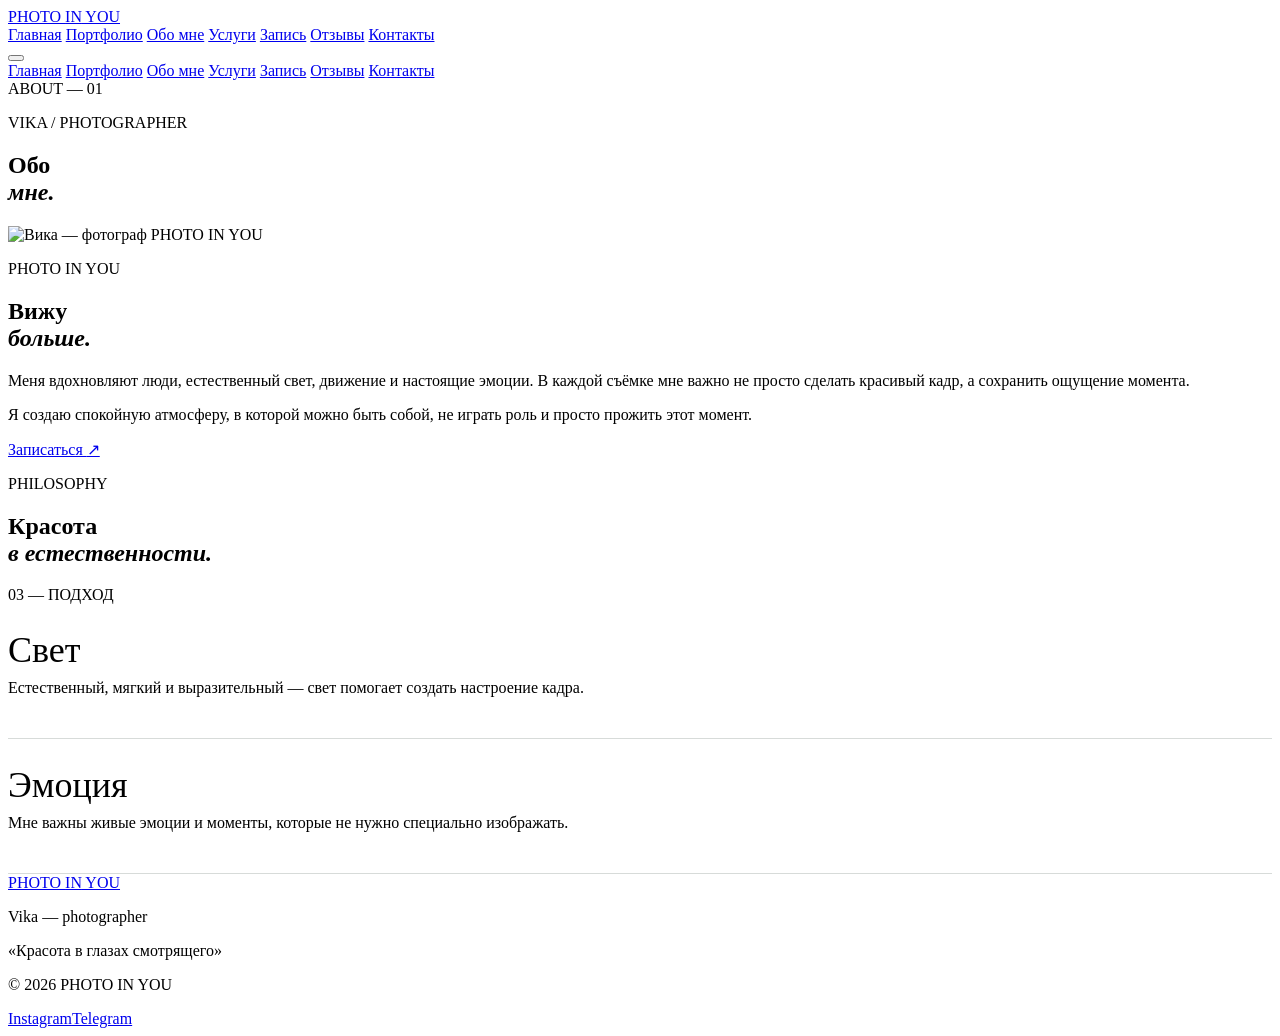
==== about.html @ b49251e8 "Add files via upload" ====
<!DOCTYPE html>
<html lang="ru">
<head>
<meta charset="UTF-8">
<meta name="viewport" content="width=device-width, initial-scale=1.0">
<meta name="description" content="Обо мне — PHOTO IN YOU, Vika photographer.">
<meta name="theme-color" content="#26382f">
<meta property="og:title" content="Обо мне — PHOTO IN YOU">
<meta property="og:description" content="Красота в глазах смотрящего.">
<meta property="og:type" content="website">
<title>Обо мне — PHOTO IN YOU</title>
<link rel="stylesheet" href="css/style.css">
</head>
<body>
<header class="header solid">
<a href="index.html" class="logo">PHOTO <span>IN</span> YOU</a>
<nav class="navigation"><a href="index.html" class="">Главная</a>
<a href="portfolio.html" class="">Портфолио</a>
<a href="about.html" class="active">Обо мне</a>
<a href="services.html" class="">Услуги</a>
<a href="booking.html" class="">Запись</a>
<a href="reviews.html" class="">Отзывы</a>
<a href="contacts.html" class="">Контакты</a></nav>
<button class="menu-button" id="menuButton" aria-label="Открыть меню" aria-expanded="false"><span></span><span></span></button>
</header>
<div class="mobile-menu" id="mobileMenu"><nav><a href="index.html">Главная</a>
<a href="portfolio.html">Портфолио</a>
<a href="about.html">Обо мне</a>
<a href="services.html">Услуги</a>
<a href="booking.html">Запись</a>
<a href="reviews.html">Отзывы</a>
<a href="contacts.html">Контакты</a></nav></div>

<main>
<section class="section page-intro"><div class="section-number">ABOUT — 01</div><p class="small-title">VIKA / PHOTOGRAPHER</p><h1 class="page-title">Обо<br><i>мне.</i></h1></section>
<section class="section"><div class="about-grid"><div class="about-photo-wrapper"><img src="images/about/vika.jpg" alt="Вика — фотограф PHOTO IN YOU" class="about-photo-real"></div><div class="about-text"><p class="small-title">PHOTO IN YOU</p><h2>Вижу<br><i>больше.</i></h2><p>Меня вдохновляют люди, естественный свет, движение и настоящие эмоции. В каждой съёмке мне важно не просто сделать красивый кадр, а сохранить ощущение момента.</p><p>Я создаю спокойную атмосферу, в которой можно быть собой, не играть роль и просто прожить этот момент.</p><a href="booking.html" class="button">Записаться <span>↗</span></a></div></div></section>
<section class="quote"><p class="small-title">PHILOSOPHY</p><h2>Красота<br><i>в естественности.</i></h2></section>
<section class="section"><div class="section-number">03 — ПОДХОД</div><div class="direction-list"><div style="padding:25px 0;border-bottom:1px solid rgba(38,56,47,.18)"><strong style="font-family:var(--serif);font-size:36px;font-weight:400">Свет</strong><p style="color:var(--gray);max-width:600px;margin-top:8px">Естественный, мягкий и выразительный — свет помогает создать настроение кадра.</p></div><div style="padding:25px 0;border-bottom:1px solid rgba(38,56,47,.18)"><strong style="font-family:var(--serif);font-size:36px;font-weight:400">Эмоция</strong><p style="color:var(--gray);max-width:600px;margin-top:8px">Мне важны живые эмоции и моменты, которые не нужно специально изображать.</p></div></div></section>
</main>

<footer class="footer">
<div><a href="index.html" class="logo">PHOTO <span>IN</span> YOU</a><p>Vika — photographer</p></div>
<div><p>«Красота в глазах смотрящего»</p><p>© 2026 PHOTO IN YOU</p></div>
<div class="footer-links"><a href="https://instagram.com/photo.in.you" target="_blank" rel="noopener">Instagram</a><a href="https://t.me/Vikysa348" target="_blank" rel="noopener">Telegram</a></div>
</footer>
<script src="js/main.js"></script>
</body>
</html>
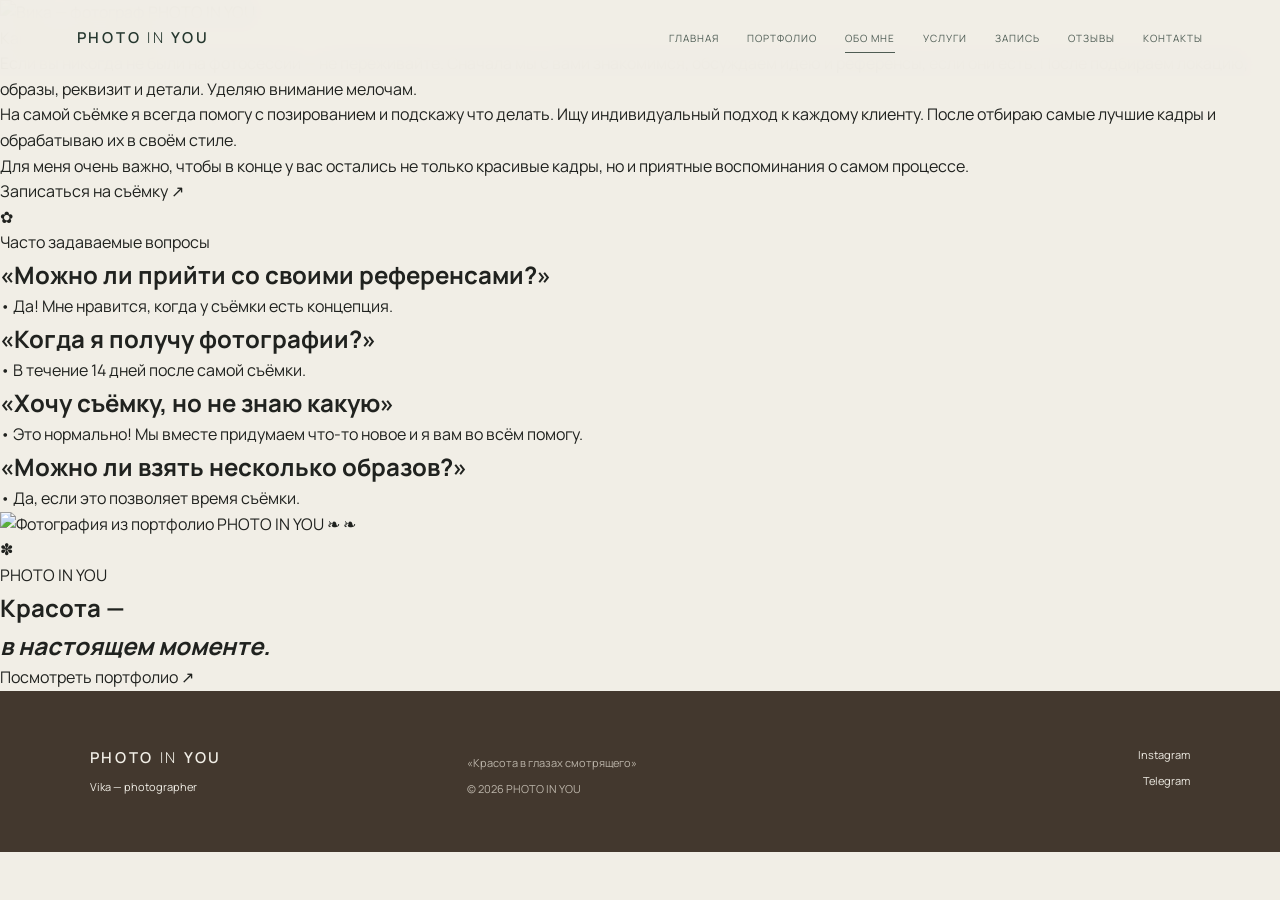
==== commit d24b4c89: "Update" ====
--- a/about.html
+++ b/about.html
@@ -4,45 +4,124 @@
 <meta charset="UTF-8">
 <meta name="viewport" content="width=device-width, initial-scale=1.0">
 <meta name="description" content="Обо мне — PHOTO IN YOU, Vika photographer.">
-<meta name="theme-color" content="#26382f">
+<meta name="theme-color" content="#294f2b">
 <meta property="og:title" content="Обо мне — PHOTO IN YOU">
 <meta property="og:description" content="Красота в глазах смотрящего.">
 <meta property="og:type" content="website">
 <title>Обо мне — PHOTO IN YOU</title>
 <link rel="stylesheet" href="css/style.css">
 </head>
-<body>
+<body class="about-page">
+
 <header class="header solid">
-<a href="index.html" class="logo">PHOTO <span>IN</span> YOU</a>
-<nav class="navigation"><a href="index.html" class="">Главная</a>
-<a href="portfolio.html" class="">Портфолио</a>
-<a href="about.html" class="active">Обо мне</a>
-<a href="services.html" class="">Услуги</a>
-<a href="booking.html" class="">Запись</a>
-<a href="reviews.html" class="">Отзывы</a>
-<a href="contacts.html" class="">Контакты</a></nav>
-<button class="menu-button" id="menuButton" aria-label="Открыть меню" aria-expanded="false"><span></span><span></span></button>
+    <a href="index.html" class="logo">PHOTO <span>IN</span> YOU</a>
+    <nav class="navigation">
+        <a href="index.html">Главная</a>
+        <a href="portfolio.html">Портфолио</a>
+        <a href="about.html" class="active">Обо мне</a>
+        <a href="services.html">Услуги</a>
+        <a href="booking.html">Запись</a>
+        <a href="reviews.html">Отзывы</a>
+        <a href="contacts.html">Контакты</a>
+    </nav>
+    <button class="menu-button" id="menuButton" aria-label="Открыть меню" aria-expanded="false">
+        <span></span><span></span>
+    </button>
 </header>
-<div class="mobile-menu" id="mobileMenu"><nav><a href="index.html">Главная</a>
-<a href="portfolio.html">Портфолио</a>
-<a href="about.html">Обо мне</a>
-<a href="services.html">Услуги</a>
-<a href="booking.html">Запись</a>
-<a href="reviews.html">Отзывы</a>
-<a href="contacts.html">Контакты</a></nav></div>
+
+<div class="mobile-menu" id="mobileMenu">
+    <nav>
+        <a href="index.html">Главная</a>
+        <a href="portfolio.html">Портфолио</a>
+        <a href="about.html">Обо мне</a>
+        <a href="services.html">Услуги</a>
+        <a href="booking.html">Запись</a>
+        <a href="reviews.html">Отзывы</a>
+        <a href="contacts.html">Контакты</a>
+    </nav>
+</div>
 
 <main>
-<section class="section page-intro"><div class="section-number">ABOUT — 01</div><p class="small-title">VIKA / PHOTOGRAPHER</p><h1 class="page-title">Обо<br><i>мне.</i></h1></section>
-<section class="section"><div class="about-grid"><div class="about-photo-wrapper"><img src="images/about/vika.jpg" alt="Вика — фотограф PHOTO IN YOU" class="about-photo-real"></div><div class="about-text"><p class="small-title">PHOTO IN YOU</p><h2>Вижу<br><i>больше.</i></h2><p>Меня вдохновляют люди, естественный свет, движение и настоящие эмоции. В каждой съёмке мне важно не просто сделать красивый кадр, а сохранить ощущение момента.</p><p>Я создаю спокойную атмосферу, в которой можно быть собой, не играть роль и просто прожить этот момент.</p><a href="booking.html" class="button">Записаться <span>↗</span></a></div></div></section>
-<section class="quote"><p class="small-title">PHILOSOPHY</p><h2>Красота<br><i>в естественности.</i></h2></section>
-<section class="section"><div class="section-number">03 — ПОДХОД</div><div class="direction-list"><div style="padding:25px 0;border-bottom:1px solid rgba(38,56,47,.18)"><strong style="font-family:var(--serif);font-size:36px;font-weight:400">Свет</strong><p style="color:var(--gray);max-width:600px;margin-top:8px">Естественный, мягкий и выразительный — свет помогает создать настроение кадра.</p></div><div style="padding:25px 0;border-bottom:1px solid rgba(38,56,47,.18)"><strong style="font-family:var(--serif);font-size:36px;font-weight:400">Эмоция</strong><p style="color:var(--gray);max-width:600px;margin-top:8px">Мне важны живые эмоции и моменты, которые не нужно специально изображать.</p></div></div></section>
+    <section class="about-story">
+        <div class="about-story-photo">
+            <img src="images/about/test.jpg" alt="Вика — фотограф PHOTO IN YOU">
+        </div>
+
+        <div class="about-story-content">
+            <p class="about-script-title">Как проходят съёмки?</p>
+
+            <p>Если вы никогда не были на фотосессии — не переживайте. Сначала мы с вами знакомимся, обсуждаем идею и референсы, если они есть. После подбираем локацию, образы, реквизит и детали. Уделяю внимание мелочам.</p>
+
+            <p>На самой съёмке я всегда помогу с позированием и подскажу что делать. Ищу индивидуальный подход к каждому клиенту. После отбираю самые лучшие кадры и обрабатываю их в своём стиле.</p>
+
+            <p>Для меня очень важно, чтобы в конце у вас остались не только красивые кадры, но и приятные воспоминания о самом процессе.</p>
+
+            <a href="booking.html" class="about-green-button">Записаться на съёмку <span>↗</span></a>
+        </div>
+
+        <div class="about-flower about-flower-top" aria-hidden="true">✿</div>
+    </section>
+
+    <section class="about-faq">
+        <div class="about-faq-heading">
+            <p class="about-script-title dark">Часто задаваемые вопросы</p>
+        </div>
+
+        <div class="about-faq-grid">
+            <div class="faq-list">
+                <article class="faq-item">
+                    <h2>«Можно ли прийти со своими референсами?»</h2>
+                    <p>• Да! Мне нравится, когда у съёмки есть концепция.</p>
+                </article>
+
+                <article class="faq-item">
+                    <h2>«Когда я получу фотографии?»</h2>
+                    <p>• В течение 14 дней после самой съёмки.</p>
+                </article>
+
+                <article class="faq-item">
+                    <h2>«Хочу съёмку, но не знаю какую»</h2>
+                    <p>• Это нормально! Мы вместе придумаем что-то новое и я вам во всём помогу.</p>
+                </article>
+
+                <article class="faq-item">
+                    <h2>«Можно ли взять несколько образов?»</h2>
+                    <p>• Да, если это позволяет время съёмки.</p>
+                </article>
+            </div>
+
+            <div class="about-round-photo">
+                <img src="images/about/about.jpg" alt="Фотография из портфолио PHOTO IN YOU" loading="lazy">
+                <span class="round-leaf leaf-one" aria-hidden="true">❧</span>
+                <span class="round-leaf leaf-two" aria-hidden="true">❧</span>
+            </div>
+        </div>
+
+        <div class="about-flower about-flower-bottom" aria-hidden="true">✽</div>
+    </section>
+
+    <section class="about-note">
+        <p class="about-script-title dark">PHOTO IN YOU</p>
+        <h2>Красота —<br><i>в настоящем моменте.</i></h2>
+        <a href="portfolio.html" class="about-outline-button">Посмотреть портфолио <span>↗</span></a>
+    </section>
 </main>
 
 <footer class="footer">
-<div><a href="index.html" class="logo">PHOTO <span>IN</span> YOU</a><p>Vika — photographer</p></div>
-<div><p>«Красота в глазах смотрящего»</p><p>© 2026 PHOTO IN YOU</p></div>
-<div class="footer-links"><a href="https://instagram.com/photo.in.you" target="_blank" rel="noopener">Instagram</a><a href="https://t.me/Vikysa348" target="_blank" rel="noopener">Telegram</a></div>
+    <div>
+        <a href="index.html" class="logo">PHOTO <span>IN</span> YOU</a>
+        <p>Vika — photographer</p>
+    </div>
+    <div>
+        <p>«Красота в глазах смотрящего»</p>
+        <p>© 2026 PHOTO IN YOU</p>
+    </div>
+    <div class="footer-links">
+        <a href="https://instagram.com/photo.in.you" target="_blank" rel="noopener">Instagram</a>
+        <a href="https://t.me/Vikysa348" target="_blank" rel="noopener">Telegram</a>
+    </div>
 </footer>
+
 <script src="js/main.js"></script>
 </body>
-</html>+</html>
--- a/css/style.css
+++ b/css/style.css
@@ -0,0 +1,156 @@
+@import url('https://fonts.googleapis.com/css2?family=Cormorant+Garamond:ital,wght@0,400;0,500;0,600;1,400;1,500&family=Manrope:wght@300;400;500;600&display=swap');
+
+:root{
+  --forest:#26382f; --olive:#69705b; --cream:#f1eee6; --beige:#ddd5c7;
+  --brown:#43382e; --dark:#20221f; --gray:#777970; --white:#fff;
+  --serif:"Cormorant Garamond",Georgia,serif;
+  --sans:"Manrope",Arial,sans-serif;
+}
+*{box-sizing:border-box;margin:0;padding:0}
+html{scroll-behavior:smooth}
+body{background:var(--cream);color:var(--dark);font-family:var(--sans);line-height:1.6}
+body.menu-open{overflow:hidden}
+a{color:inherit;text-decoration:none}
+button,input,textarea,select{font:inherit}
+button{cursor:pointer}
+img{max-width:100%}
+.header{
+  position:fixed;top:0;left:0;width:100%;z-index:1000;
+  display:flex;align-items:center;justify-content:space-between;
+  padding:26px 6vw;color:#fff;transition:.35s ease;
+}
+.header.scrolled,.header.solid{background:rgba(241,238,230,.96);color:var(--forest);backdrop-filter:blur(12px)}
+.logo{font-size:15px;font-weight:600;letter-spacing:.18em}
+.logo span{font-weight:300}
+.navigation{display:flex;gap:28px}
+.navigation a{position:relative;font-size:10px;text-transform:uppercase;letter-spacing:.1em;opacity:.8}
+.navigation a:after{content:"";position:absolute;left:0;bottom:-7px;width:0;height:1px;background:currentColor;transition:.3s}
+.navigation a:hover:after,.navigation a.active:after{width:100%}
+.menu-button{display:none;width:42px;height:42px;border:0;background:none;color:currentColor}
+.menu-button span{display:block;width:24px;height:1px;background:currentColor;margin:6px auto}
+.mobile-menu{position:fixed;inset:0;z-index:900;display:flex;align-items:center;justify-content:center;background:var(--cream);color:var(--forest);transform:translateX(100%);transition:.45s ease}
+.mobile-menu.open{transform:translateX(0)}
+.mobile-menu nav{display:flex;flex-direction:column;align-items:center;gap:17px}
+.mobile-menu a{font-family:var(--serif);font-size:42px}
+.hero{position:relative;min-height:100svh;display:flex;align-items:flex-end;color:#fff;overflow:hidden}
+.hero-image{position:absolute;inset:0;z-index:0;overflow:hidden;background:#596359}
+.hero-image img{width:100%;height:100%;display:block;object-fit:cover;object-position:center}
+.hero-overlay{position:absolute;inset:0;background:linear-gradient(180deg,rgba(0,0,0,.08),rgba(0,0,0,.68));z-index:1}
+.hero-content{position:relative;z-index:2;padding:0 7vw 10vh}
+.small-title{font-size:10px;text-transform:uppercase;letter-spacing:.17em;margin-bottom:18px;opacity:.75}
+.hero h1{font-family:var(--serif);font-size:clamp(72px,11vw,155px);font-weight:400;line-height:.75;letter-spacing:-.05em}
+.hero h1 i{font-style:italic}
+.hero-subtitle{font-family:var(--serif);font-size:23px;margin:32px 0}
+.hero-bottom{position:absolute;z-index:2;right:5vw;bottom:8vh;display:flex;gap:35px;font-size:9px;letter-spacing:.16em;opacity:.7}
+.button{display:inline-flex;align-items:center;gap:28px;padding:13px 19px;border:1px solid var(--forest);color:var(--forest);background:transparent;font-size:9px;text-transform:uppercase;letter-spacing:.12em;transition:.3s}
+.button:hover{background:var(--forest);color:#fff}
+.button-light{border-color:rgba(255,255,255,.75);color:#fff}
+.button-light:hover{background:#fff;color:var(--forest)}
+.section{padding:120px 7vw}
+.section-number{font-size:10px;text-transform:uppercase;letter-spacing:.16em;color:var(--gray);margin-bottom:42px}
+.about-grid{display:grid;grid-template-columns:minmax(280px,42%) 1fr;gap:10vw;align-items:center}
+.about-photo-wrapper{overflow:hidden}
+.about-photo-real{display:block;width:100%;height:auto;max-width:100%;object-fit:contain}
+.about-text{max-width:620px}
+.about-text h2{font-family:var(--serif);font-size:clamp(45px,5vw,72px);font-weight:400;line-height:.95;margin-bottom:30px}
+.about-text h2 i{font-style:italic}
+.about-text p:not(.small-title){max-width:520px;color:var(--gray);font-size:15px;margin-bottom:18px}
+.text-link{display:inline-block;margin-top:18px;padding-bottom:7px;border-bottom:1px solid var(--forest);font-size:9px;text-transform:uppercase;letter-spacing:.12em}
+.section-heading{display:flex;justify-content:space-between;align-items:flex-end}
+.photo-grid{columns:2 380px;column-gap:30px}
+.photo-card{display:inline-block;width:100%;margin:0 0 42px;break-inside:avoid;overflow:hidden;cursor:pointer}
+.photo-card img{display:block;width:100%;height:auto;aspect-ratio:auto;object-fit:initial;transition:transform .7s}
+.photo-card:hover img{transform:scale(1.015)}
+.photo-card span{display:block;margin-top:10px;font-size:9px;text-transform:uppercase;letter-spacing:.12em;color:var(--gray)}
+.directions{background:#e7e1d5}
+.direction-list{border-top:1px solid rgba(38,56,47,.18)}
+.direction-list a{display:grid;grid-template-columns:70px 1fr 50px;align-items:center;padding:24px 0;border-bottom:1px solid rgba(38,56,47,.18);transition:.3s}
+.direction-list a:hover{padding-left:12px}
+.direction-list span{font-size:9px;color:var(--gray)}
+.direction-list strong{font-family:var(--serif);font-size:36px;font-weight:400}
+.direction-list i{text-align:right;font-size:18px}
+.quote{padding:150px 8vw;background:var(--forest);color:var(--cream);text-align:center}
+.quote h2{max-width:900px;margin:auto;font-family:var(--serif);font-size:clamp(52px,7vw,100px);font-weight:400;line-height:.9}
+.quote h2 i{font-style:italic}
+.final-cta{position:relative;min-height:560px;display:flex;align-items:center;justify-content:center;text-align:center;color:#fff;background:#536055;overflow:hidden}
+.final-cta .cta-bg{position:absolute;inset:0;width:100%;height:100%;object-fit:cover}
+.cta-overlay{position:absolute;inset:0;background:rgba(25,30,26,.45)}
+.cta-content{position:relative;z-index:2}
+.cta-content h2{font-family:var(--serif);font-size:clamp(55px,7vw,100px);line-height:.88;font-weight:400;margin-bottom:32px}
+.cta-content h2 i{font-style:italic}
+.footer{display:grid;grid-template-columns:1fr 1fr 1fr;gap:30px;padding:55px 7vw;background:var(--brown);color:var(--cream);font-size:11px}
+.footer p{margin-top:8px}
+.footer>div:nth-child(2){color:#bbb4a9}
+.footer-links{display:flex;flex-direction:column;align-items:flex-end;gap:8px}
+.footer-links a:hover{text-decoration:underline}
+.page-intro{padding-top:155px;padding-bottom:75px}
+.page-title{font-family:var(--serif);font-size:clamp(55px,7vw,100px);font-weight:400;line-height:.9}
+.page-title i{font-style:italic}
+.page-lead{max-width:520px;color:var(--gray);margin-top:25px;font-size:15px}
+.portfolio-filters{display:flex;flex-wrap:wrap;gap:12px 25px;border-bottom:1px solid rgba(38,56,47,.18);padding:0 7vw 18px}
+.portfolio-filter{border:0;background:none;color:var(--forest);padding:6px 0;font-size:9px;text-transform:uppercase;letter-spacing:.12em;opacity:.45}
+.portfolio-filter.active,.portfolio-filter:hover{opacity:1}
+.portfolio-masonry{columns:2 400px;column-gap:35px}
+.portfolio-item{display:inline-block;width:100%;margin:0 0 50px;break-inside:avoid}
+.portfolio-image-button{display:block;width:100%;padding:0;border:0;background:none;overflow:hidden}
+.portfolio-image-button img{display:block;width:100%;height:auto;aspect-ratio:auto;object-fit:initial;transition:.7s}
+.portfolio-image-button:hover img{transform:scale(1.015)}
+.portfolio-item figcaption{display:flex;justify-content:space-between;padding-top:11px;font-size:9px;text-transform:uppercase;letter-spacing:.12em}
+.portfolio-item figcaption span{color:var(--gray)}
+.portfolio-item figcaption strong{font-weight:400}
+.portfolio-item.hidden{display:none}
+.lightbox{position:fixed;inset:0;z-index:3000;display:none;align-items:center;justify-content:center;background:rgba(15,20,17,.96);padding:35px}
+.lightbox.open{display:flex}
+.lightbox img{max-width:90vw;max-height:90vh;width:auto;height:auto;object-fit:contain}
+.lightbox button{position:absolute;border:0;background:none;color:#fff;cursor:pointer}
+.lightbox-close{top:20px;right:28px;font-size:36px}
+.lightbox-arrow{top:50%;transform:translateY(-50%);font-size:28px}
+.lightbox-arrow.prev{left:25px}.lightbox-arrow.next{right:25px}
+.service-list{border-top:1px solid rgba(38,56,47,.18)}
+.service{display:grid;grid-template-columns:30px minmax(200px,1fr) 1.3fr auto;gap:30px;align-items:center;padding:35px 0;border-bottom:1px solid rgba(38,56,47,.18)}
+.service img{width:190px;max-height:260px;object-fit:cover}
+.service h2{font-family:var(--serif);font-size:38px;font-weight:400}
+.service p{font-size:13px;color:var(--gray);max-width:390px}
+.price{font-family:var(--serif);font-size:25px;white-space:nowrap}
+.booking-layout{display:grid;grid-template-columns:1fr 1.3fr;gap:10vw}
+.booking-copy h2,.contact-copy h2{font-family:var(--serif);font-size:clamp(45px,5vw,72px);font-weight:400;line-height:.95}
+.booking-copy h2 i,.contact-copy h2 i{font-style:italic}
+.booking-copy p{color:var(--gray);max-width:420px;margin-top:25px}
+.form{display:grid;gap:20px}
+.field{display:grid;gap:7px}
+.field label{font-size:9px;text-transform:uppercase;letter-spacing:.12em;color:var(--gray)}
+.field input,.field textarea,.field select{width:100%;border:0;border-bottom:1px solid rgba(38,56,47,.25);background:transparent;padding:11px 0;color:var(--dark);outline:none}
+.field textarea{min-height:120px;resize:vertical}
+.field input:focus,.field textarea:focus,.field select:focus{border-color:var(--forest)}
+.form-message{font-size:12px;color:var(--forest);min-height:20px}
+.reviews-grid{columns:2 350px;column-gap:35px}
+.review{break-inside:avoid;margin-bottom:40px;padding:30px;background:#e7e1d5}
+.review-photo{width:65px;height:65px;border-radius:50%;object-fit:cover;margin-bottom:18px}
+.review-text{font-family:var(--serif);font-size:25px;line-height:1.1}
+.review-meta{margin-top:20px;font-size:9px;text-transform:uppercase;letter-spacing:.1em;color:var(--gray)}
+.contact-layout{display:grid;grid-template-columns:1fr 1fr;gap:10vw}
+.contact-list{margin-top:35px;border-top:1px solid rgba(38,56,47,.18)}
+.contact-row{display:flex;justify-content:space-between;gap:20px;padding:18px 0;border-bottom:1px solid rgba(38,56,47,.18);font-size:12px}
+.contact-row span:first-child{color:var(--gray);text-transform:uppercase;font-size:9px;letter-spacing:.1em}
+.social-links{display:flex;gap:20px;margin-top:30px;font-size:10px;text-transform:uppercase;letter-spacing:.1em}
+.not-found{min-height:80vh;display:flex;align-items:center;justify-content:center;text-align:center}
+.not-found h1{font-family:var(--serif);font-size:clamp(100px,18vw,220px);font-weight:400;line-height:.8}
+.not-found p{color:var(--gray);margin:30px 0}
+@media(max-width:850px){
+  .header{padding:20px 6vw}.navigation{display:none}.menu-button{display:block}
+  .hero-content{padding:0 7vw 12vh}.hero h1{font-size:clamp(65px,18vw,115px)}
+  .hero-subtitle{font-size:20px}.hero-bottom{right:7vw;bottom:4vh}
+  .section{padding:85px 7vw}.about-grid{grid-template-columns:1fr;gap:45px}
+  .about-text h2{font-size:50px}.photo-grid,.portfolio-masonry{columns:1}
+  .direction-list strong{font-size:30px}
+  .service{grid-template-columns:25px 1fr;gap:15px}.service img{grid-column:2;width:100%;max-height:none}.service p{grid-column:2}.price{grid-column:2}
+  .booking-layout,.contact-layout{grid-template-columns:1fr;gap:60px}
+  .footer{grid-template-columns:1fr}.footer-links{align-items:flex-start}
+}
+@media(max-width:520px){
+  .mobile-menu a{font-size:32px}.hero h1{font-size:68px}.hero-subtitle{font-size:18px}
+  .hero-bottom span:first-child{display:none}.section{padding:70px 6vw}
+  .direction-list a{grid-template-columns:35px 1fr 30px}.direction-list strong{font-size:25px}
+  .lightbox{padding:15px}.lightbox img{max-width:95vw;max-height:85vh}
+  .lightbox-arrow.prev{left:8px}.lightbox-arrow.next{right:8px}
+}
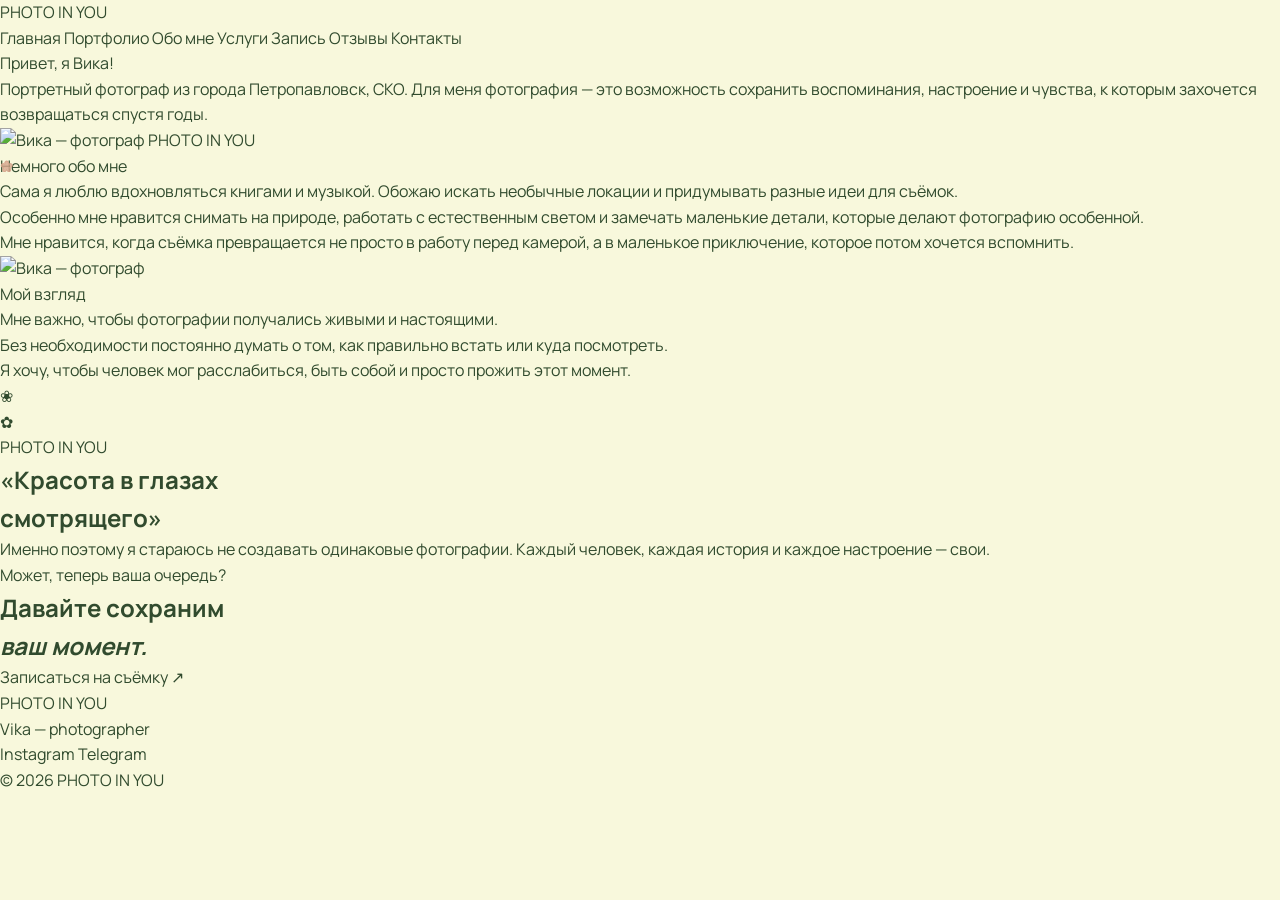
==== commit 6b461435: "Updating design" ====
--- a/about.html
+++ b/about.html
@@ -1,127 +1,306 @@
 <!DOCTYPE html>
 <html lang="ru">
 <head>
-<meta charset="UTF-8">
-<meta name="viewport" content="width=device-width, initial-scale=1.0">
-<meta name="description" content="Обо мне — PHOTO IN YOU, Vika photographer.">
-<meta name="theme-color" content="#294f2b">
-<meta property="og:title" content="Обо мне — PHOTO IN YOU">
-<meta property="og:description" content="Красота в глазах смотрящего.">
-<meta property="og:type" content="website">
-<title>Обо мне — PHOTO IN YOU</title>
-<link rel="stylesheet" href="css/style.css">
+    <meta charset="UTF-8">
+
+    <meta
+        name="viewport"
+        content="width=device-width, initial-scale=1.0"
+    >
+
+    <meta
+        name="description"
+        content="О Вике — фотографе PHOTO IN YOU из Петропавловска."
+    >
+
+    <meta
+        name="theme-color"
+        content="#225522"
+    >
+
+    <title>Обо мне — PHOTO IN YOU</title>
+
+    <link rel="stylesheet" href="css/style.css">
+
+    <!-- Шрифты -->
+    <link rel="preconnect" href="https://fonts.googleapis.com">
+    <link rel="preconnect" href="https://fonts.gstatic.com" crossorigin>
+
+    <link
+        href="https://fonts.googleapis.com/css2?family=Cormorant+Garamond:wght@400;500;600&family=Marck+Script&display=swap"
+        rel="stylesheet"
+    >
 </head>
+
 <body class="about-page">
 
-<header class="header solid">
-    <a href="index.html" class="logo">PHOTO <span>IN</span> YOU</a>
-    <nav class="navigation">
-        <a href="index.html">Главная</a>
-        <a href="portfolio.html">Портфолио</a>
-        <a href="about.html" class="active">Обо мне</a>
-        <a href="services.html">Услуги</a>
-        <a href="booking.html">Запись</a>
-        <a href="reviews.html">Отзывы</a>
-        <a href="contacts.html">Контакты</a>
+<!-- ================= HEADER ================= -->
+
+<header class="about-header">
+
+    <a href="index.html" class="about-logo">
+        PHOTO <span>IN</span> YOU
+    </a>
+
+    <nav class="about-navigation">
+
+        <a href="index.html">
+            Главная
+        </a>
+
+        <a href="portfolio.html">
+            Портфолио
+        </a>
+
+        <a href="about.html" class="active">
+            Обо мне
+        </a>
+
+        <a href="services.html">
+            Услуги
+        </a>
+
+        <a href="booking.html">
+            Запись
+        </a>
+
+        <a href="reviews.html">
+            Отзывы
+        </a>
+
+        <a href="contacts.html">
+            Контакты
+        </a>
+
     </nav>
-    <button class="menu-button" id="menuButton" aria-label="Открыть меню" aria-expanded="false">
-        <span></span><span></span>
-    </button>
+
 </header>
 
-<div class="mobile-menu" id="mobileMenu">
-    <nav>
-        <a href="index.html">Главная</a>
-        <a href="portfolio.html">Портфолио</a>
-        <a href="about.html">Обо мне</a>
-        <a href="services.html">Услуги</a>
-        <a href="booking.html">Запись</a>
-        <a href="reviews.html">Отзывы</a>
-        <a href="contacts.html">Контакты</a>
-    </nav>
-</div>
+
+<!-- ================= MAIN ================= -->
 
 <main>
-    <section class="about-story">
-        <div class="about-story-photo">
-            <img src="images/about/test.jpg" alt="Вика — фотограф PHOTO IN YOU">
-        </div>
-
-        <div class="about-story-content">
-            <p class="about-script-title">Как проходят съёмки?</p>
-
-            <p>Если вы никогда не были на фотосессии — не переживайте. Сначала мы с вами знакомимся, обсуждаем идею и референсы, если они есть. После подбираем локацию, образы, реквизит и детали. Уделяю внимание мелочам.</p>
-
-            <p>На самой съёмке я всегда помогу с позированием и подскажу что делать. Ищу индивидуальный подход к каждому клиенту. После отбираю самые лучшие кадры и обрабатываю их в своём стиле.</p>
-
-            <p>Для меня очень важно, чтобы в конце у вас остались не только красивые кадры, но и приятные воспоминания о самом процессе.</p>
-
-            <a href="booking.html" class="about-green-button">Записаться на съёмку <span>↗</span></a>
-        </div>
-
-        <div class="about-flower about-flower-top" aria-hidden="true">✿</div>
-    </section>
-
-    <section class="about-faq">
-        <div class="about-faq-heading">
-            <p class="about-script-title dark">Часто задаваемые вопросы</p>
-        </div>
-
-        <div class="about-faq-grid">
-            <div class="faq-list">
-                <article class="faq-item">
-                    <h2>«Можно ли прийти со своими референсами?»</h2>
-                    <p>• Да! Мне нравится, когда у съёмки есть концепция.</p>
-                </article>
-
-                <article class="faq-item">
-                    <h2>«Когда я получу фотографии?»</h2>
-                    <p>• В течение 14 дней после самой съёмки.</p>
-                </article>
-
-                <article class="faq-item">
-                    <h2>«Хочу съёмку, но не знаю какую»</h2>
-                    <p>• Это нормально! Мы вместе придумаем что-то новое и я вам во всём помогу.</p>
-                </article>
-
-                <article class="faq-item">
-                    <h2>«Можно ли взять несколько образов?»</h2>
-                    <p>• Да, если это позволяет время съёмки.</p>
-                </article>
+
+    <!-- ===== INTRO ===== -->
+
+    <section class="about-card about-intro-card">
+
+        <div class="about-intro-text">
+
+            <p class="about-script">
+                Привет, я Вика!
+            </p>
+
+            <p class="about-description">
+                Портретный фотограф из города Петропавловск, СКО.
+                Для меня фотография — это возможность сохранить
+                воспоминания, настроение и чувства, к которым
+                захочется возвращаться спустя годы.
+            </p>
+
+        </div>
+
+
+        <div class="about-main-photo">
+
+            <img
+                src="images/about/vika2.jpg"
+                alt="Вика — фотограф PHOTO IN YOU"
+            >
+
+        </div>
+
+
+        <div class="about-flower flower-one">
+            ✿
+        </div>
+
+        <div class="about-flower flower-two">
+            ❀
+        </div>
+
+    </section>
+
+
+    <!-- ===== ABOUT ME ===== -->
+
+    <section class="about-personal">
+
+        <div class="about-personal-title">
+
+            <p class="about-script">
+                Немного обо мне
+            </p>
+
+            <span class="about-line"></span>
+
+        </div>
+
+
+        <div class="about-personal-content">
+
+            <p>
+                Сама я люблю вдохновляться книгами и музыкой.
+                Обожаю искать необычные локации и придумывать
+                разные идеи для съёмок.
+            </p>
+
+            <p>
+                Особенно мне нравится снимать на природе,
+                работать с естественным светом и замечать
+                маленькие детали, которые делают фотографию
+                особенной.
+            </p>
+
+            <p>
+                Мне нравится, когда съёмка превращается не
+                просто в работу перед камерой, а в маленькое
+                приключение, которое потом хочется вспомнить.
+            </p>
+
+        </div>
+
+    </section>
+
+
+    <!-- ===== PHOTO + PHILOSOPHY ===== -->
+
+    <section class="about-philosophy">
+
+        <div class="about-philosophy-photo">
+
+            <img
+                src="images/about/vika_photograph.jpg"
+                alt="Вика — фотограф"
+                loading="lazy"
+            >
+
+        </div>
+
+
+        <div class="about-philosophy-box">
+
+            <p class="about-script">
+                Мой взгляд
+            </p>
+
+            <p>
+                Мне важно, чтобы фотографии получались живыми
+                и настоящими.
+            </p>
+
+            <p>
+                Без необходимости постоянно думать о том,
+                как правильно встать или куда посмотреть.
+            </p>
+
+            <p>
+                Я хочу, чтобы человек мог расслабиться,
+                быть собой и просто прожить этот момент.
+            </p>
+
+            <div class="about-small-flower">
+                ❀
             </div>
 
-            <div class="about-round-photo">
-                <img src="images/about/about.jpg" alt="Фотография из портфолио PHOTO IN YOU" loading="lazy">
-                <span class="round-leaf leaf-one" aria-hidden="true">❧</span>
-                <span class="round-leaf leaf-two" aria-hidden="true">❧</span>
-            </div>
-        </div>
-
-        <div class="about-flower about-flower-bottom" aria-hidden="true">✽</div>
-    </section>
-
-    <section class="about-note">
-        <p class="about-script-title dark">PHOTO IN YOU</p>
-        <h2>Красота —<br><i>в настоящем моменте.</i></h2>
-        <a href="portfolio.html" class="about-outline-button">Посмотреть портфолио <span>↗</span></a>
-    </section>
+        </div>
+
+    </section>
+
+
+    <!-- ===== QUOTE ===== -->
+
+    <section class="about-quote">
+
+        <div class="quote-decoration">
+            ✿
+        </div>
+
+        <p class="about-script">
+            PHOTO IN YOU
+        </p>
+
+        <h2>
+            «Красота в глазах<br>
+            смотрящего»
+        </h2>
+
+        <p class="quote-text">
+            Именно поэтому я стараюсь не создавать
+            одинаковые фотографии. Каждый человек,
+            каждая история и каждое настроение —
+            свои.
+        </p>
+
+    </section>
+
+
+    <!-- ===== FINAL CTA ===== -->
+
+    <section class="about-final">
+
+        <p class="about-script">
+            Может, теперь ваша очередь?
+        </p>
+
+        <h2>
+            Давайте сохраним<br>
+            <i>ваш момент.</i>
+        </h2>
+
+        <a href="booking.html" class="about-button">
+            Записаться на съёмку
+            <span>↗</span>
+        </a>
+
+    </section>
+
 </main>
 
-<footer class="footer">
+
+<!-- ================= FOOTER ================= -->
+
+<footer class="about-footer">
+
     <div>
-        <a href="index.html" class="logo">PHOTO <span>IN</span> YOU</a>
-        <p>Vika — photographer</p>
+
+        <a href="index.html" class="about-logo">
+            PHOTO <span>IN</span> YOU
+        </a>
+
+        <p>
+            Vika — photographer
+        </p>
+
     </div>
-    <div>
-        <p>«Красота в глазах смотрящего»</p>
-        <p>© 2026 PHOTO IN YOU</p>
+
+
+    <div class="about-footer-links">
+
+        <a
+            href="https://instagram.com/photo.in.you"
+            target="_blank"
+            rel="noopener"
+        >
+            Instagram
+        </a>
+
+        <a
+            href="https://t.me/Vikysa348"
+            target="_blank"
+            rel="noopener"
+        >
+            Telegram
+        </a>
+
     </div>
-    <div class="footer-links">
-        <a href="https://instagram.com/photo.in.you" target="_blank" rel="noopener">Instagram</a>
-        <a href="https://t.me/Vikysa348" target="_blank" rel="noopener">Telegram</a>
-    </div>
+
+
+    <p class="about-copyright">
+        © 2026 PHOTO IN YOU
+    </p>
+
 </footer>
 
-<script src="js/main.js"></script>
 </body>
-</html>
+</html>
--- a/css/style.css
+++ b/css/style.css
@@ -154,3 +154,431 @@
   .lightbox{padding:15px}.lightbox img{max-width:95vw;max-height:85vh}
   .lightbox-arrow.prev{left:8px}.lightbox-arrow.next{right:8px}
 }
+
+/* =========================================================
+   PHOTO IN YOU — ABOUT PAGE / BOTANICAL EDITORIAL STYLE
+   ========================================================= */
+@import url('https://fonts.googleapis.com/css2?family=Cormorant+Garamond:ital,wght@0,400;0,500;0,600;1,400;1,500&family=Manrope:wght@300;400;500;600&family=Marck+Script&display=swap');
+
+.about-page{
+    --about-green:#294f2b;
+    --about-green-dark:#214423;
+    --about-cream:#f8f8dc;
+    --about-paper:#f4f3d6;
+    --about-ink:#314b2e;
+    --about-script:'Marck Script',cursive;
+    background:var(--about-cream);
+    color:var(--about-ink);
+}
+
+.about-page .header.solid{
+    background:rgba(248,248,220,.96);
+    color:var(--about-green);
+    border-bottom:1px solid rgba(41,79,43,.10);
+}
+
+.about-story{
+    position:relative;
+    min-height:760px;
+    margin-top:86px;
+    display:grid;
+    grid-template-columns:38% 62%;
+    background:var(--about-green);
+    color:#f8f5df;
+    overflow:hidden;
+}
+
+.about-story-photo{
+    min-height:760px;
+    background:#223b24;
+    overflow:hidden;
+}
+
+.about-story-photo img{
+    display:block;
+    width:100%;
+    height:100%;
+    object-fit:cover;
+    object-position:center;
+}
+
+.about-story-content{
+    position:relative;
+    z-index:2;
+    max-width:720px;
+    padding:72px 8vw 82px 44px;
+    display:flex;
+    flex-direction:column;
+    justify-content:center;
+}
+
+.about-script-title{
+    font-family:var(--about-script);
+    font-size:clamp(48px,5.2vw,78px);
+    line-height:.95;
+    font-weight:400;
+    margin:0 0 30px;
+}
+
+.about-script-title.dark{color:var(--about-ink)}
+
+.about-story-content p:not(.about-script-title){
+    max-width:690px;
+    font-family:var(--serif);
+    font-size:clamp(20px,1.65vw,27px);
+    line-height:1.24;
+    margin:0 0 25px;
+    color:#f4f0d8;
+}
+
+.about-green-button,
+.about-outline-button{
+    display:inline-flex;
+    align-items:center;
+    gap:22px;
+    width:max-content;
+    padding:14px 20px;
+    font-size:10px;
+    text-transform:uppercase;
+    letter-spacing:.13em;
+    transition:.3s ease;
+}
+
+.about-green-button{
+    margin-top:8px;
+    border:1px solid rgba(248,245,223,.7);
+    color:#f8f5df;
+}
+
+.about-green-button:hover{
+    background:#f8f5df;
+    color:var(--about-green);
+}
+
+.about-green-button span,
+.about-outline-button span{font-size:16px;line-height:0}
+
+.about-flower{
+    position:absolute;
+    z-index:1;
+    font-family:Georgia,serif;
+    color:#d7a68d;
+    opacity:.8;
+    pointer-events:none;
+}
+
+.about-flower-top{
+    right:32px;
+    bottom:20px;
+    font-size:155px;
+    transform:rotate(-15deg);
+    text-shadow:22px 25px 0 rgba(218,178,154,.55),-28px 14px 0 rgba(164,111,88,.42);
+}
+
+.about-faq{
+    position:relative;
+    padding:85px 7vw 120px;
+    background:var(--about-cream);
+    overflow:hidden;
+}
+
+.about-faq-heading{
+    margin-bottom:58px;
+}
+
+.about-faq-heading .about-script-title{
+    display:inline-block;
+    padding:7px 30px 12px 8px;
+    background:rgba(219,224,157,.60);
+    border-radius:0 35px 35px 0;
+    font-size:clamp(38px,4.4vw,66px);
+}
+
+.about-faq-grid{
+    display:grid;
+    grid-template-columns:minmax(0,1.05fr) minmax(300px,.95fr);
+    gap:7vw;
+    align-items:center;
+}
+
+.faq-list{max-width:760px}
+
+.faq-item{
+    padding:0 0 28px;
+    margin:0 0 26px;
+    border-bottom:1px solid rgba(49,75,46,.18);
+}
+
+.faq-item:last-child{margin-bottom:0}
+
+.faq-item h2{
+    font-family:var(--about-script);
+    font-size:clamp(29px,2.5vw,42px);
+    line-height:1.05;
+    font-weight:400;
+    margin-bottom:12px;
+}
+
+.faq-item p{
+    max-width:620px;
+    font-family:var(--serif);
+    font-size:20px;
+    line-height:1.25;
+}
+
+.about-round-photo{
+    position:relative;
+    width:min(100%,500px);
+    aspect-ratio:1;
+    justify-self:center;
+    border-radius:50%;
+    padding:15px;
+    background:#bdc97d;
+    border:1px solid #617347;
+    box-shadow:0 0 0 10px rgba(189,201,125,.14);
+}
+
+.about-round-photo::before{
+    content:"";
+    position:absolute;
+    inset:7px;
+    border:1px solid rgba(49,75,46,.55);
+    border-radius:50%;
+    pointer-events:none;
+    z-index:2;
+}
+
+.about-round-photo img{
+    width:100%;
+    height:100%;
+    display:block;
+    object-fit:cover;
+    border-radius:50%;
+}
+
+.round-leaf{
+    position:absolute;
+    font-family:Georgia,serif;
+    color:#5b6338;
+    z-index:3;
+    font-size:85px;
+    line-height:1;
+}
+
+.leaf-one{right:-40px;bottom:22px;transform:rotate(-28deg)}
+.leaf-two{right:-13px;bottom:-30px;transform:rotate(18deg);font-size:70px}
+
+.about-flower-bottom{
+    left:-20px;
+    bottom:-65px;
+    font-size:170px;
+    color:#d79b9c;
+    opacity:.55;
+    transform:rotate(12deg);
+}
+
+.about-note{
+    padding:110px 7vw 125px;
+    background:#e5e6bd;
+    text-align:center;
+}
+
+.about-note .about-script-title{
+    font-size:42px;
+    margin-bottom:20px;
+}
+
+.about-note h2{
+    font-family:var(--serif);
+    font-size:clamp(55px,7vw,105px);
+    font-weight:400;
+    line-height:.88;
+    margin-bottom:35px;
+}
+
+.about-note h2 i{font-style:italic}
+
+.about-outline-button{
+    border:1px solid var(--about-ink);
+    color:var(--about-ink);
+}
+
+.about-outline-button:hover{
+    background:var(--about-ink);
+    color:var(--about-cream);
+}
+
+.about-page .footer{
+    background:#30452d;
+}
+
+@media(max-width:850px){
+    .about-story{
+        margin-top:74px;
+        min-height:0;
+        grid-template-columns:1fr;
+    }
+
+    .about-story-photo{
+        min-height:520px;
+        max-height:70vh;
+    }
+
+    .about-story-content{
+        padding:55px 7vw 70px;
+    }
+
+    .about-script-title{font-size:52px}
+
+    .about-story-content p:not(.about-script-title){
+        font-size:21px;
+    }
+
+    .about-faq-grid{
+        grid-template-columns:1fr;
+        gap:65px;
+    }
+
+    .about-round-photo{
+        width:min(78vw,430px);
+    }
+}
+
+@media(max-width:520px){
+    .about-story-photo{
+        min-height:430px;
+    }
+
+    .about-story-content{
+        padding:45px 6vw 60px;
+    }
+
+    .about-script-title{font-size:43px}
+
+    .about-story-content p:not(.about-script-title){
+        font-size:19px;
+        line-height:1.28;
+    }
+
+    .about-green-button{font-size:9px}
+
+    .about-faq{
+        padding:65px 6vw 90px;
+    }
+
+    .about-faq-heading .about-script-title{
+        font-size:35px;
+        padding-right:20px;
+    }
+
+    .faq-item h2{font-size:30px}
+    .faq-item p{font-size:18px}
+
+    .about-round-photo{
+        width:78vw;
+        padding:10px;
+    }
+
+    .round-leaf{font-size:65px}
+    .leaf-one{right:-28px}.leaf-two{right:-8px}
+
+    .about-note{padding:80px 6vw 95px}
+    .about-note .about-script-title{font-size:34px}
+    .about-note h2{font-size:58px}
+}
+
+/* =========================================
+   DECORATIVE BOOKING
+========================================= */
+.booking-decorative{
+    position:relative;
+    overflow:hidden;
+    padding:150px 7vw 110px;
+    background:#f7f3d9;
+}
+.booking-decorative:before{
+    content:"";
+    position:absolute;
+    inset:0;
+    pointer-events:none;
+    background:radial-gradient(circle at 85% 12%,rgba(205,139,130,.12),transparent 22%),radial-gradient(circle at 8% 72%,rgba(105,112,91,.12),transparent 25%);
+}
+.booking-intro{position:relative;max-width:820px;margin:0 auto 65px;text-align:center}
+.booking-intro h1{font-family:var(--serif);font-size:clamp(58px,7vw,100px);font-weight:400;line-height:.86;color:var(--forest)}
+.booking-intro h1 i{font-style:italic;color:#8b6258}
+.booking-intro-text{max-width:570px;margin:30px auto 0;color:#69705b;font-family:var(--serif);font-size:21px;line-height:1.35}
+.booking-flower,.booking-leaf,.booking-paper-flower,.booking-note-flower{font-family:Georgia,serif;color:#8c6259;line-height:1}
+.booking-flower{position:absolute;left:3vw;top:180px;font-size:95px;transform:rotate(-15deg);opacity:.75}
+.booking-leaf{position:absolute;right:4vw;top:115px;font-size:110px;color:#69705b;transform:rotate(20deg);opacity:.55}
+.booking-paper{position:relative;max-width:1050px;margin:auto;background:#fffdf1;border:1px solid rgba(38,56,47,.16);padding:55px 6vw 50px;box-shadow:0 20px 60px rgba(38,56,47,.08)}
+.booking-paper:before{content:"";position:absolute;inset:12px;border:1px solid rgba(139,98,88,.16);pointer-events:none}
+.booking-paper-flower{position:absolute;right:25px;top:20px;font-size:65px;opacity:.65}
+.booking-form-head{display:flex;align-items:center;gap:18px;margin-bottom:40px;color:var(--forest);position:relative}
+.booking-form-head span{font-family:var(--serif);font-size:28px;color:#8b6258}
+.booking-form-head p{font-size:9px;letter-spacing:.18em}
+.booking-form-grid{display:grid;grid-template-columns:1fr 1fr;gap:28px 45px;position:relative}
+.booking-field-wide{grid-column:1 / -1}
+.booking-field label{font-family:var(--serif);font-size:20px;color:var(--forest);text-transform:none;letter-spacing:0}
+.booking-field input,.booking-field textarea,.booking-field select{border-bottom:1px solid rgba(38,56,47,.25);font-size:14px;padding:9px 0;background:transparent}
+.booking-field input::placeholder,.booking-field textarea::placeholder{color:#aaa99e}
+.booking-field select{appearance:none;background-image:linear-gradient(45deg,transparent 50%,var(--forest) 50%),linear-gradient(135deg,var(--forest) 50%,transparent 50%);background-position:calc(100% - 8px) 55%,calc(100% - 3px) 55%;background-size:5px 5px,5px 5px;background-repeat:no-repeat;padding-right:25px}
+.booking-bottom{display:flex;justify-content:space-between;align-items:end;gap:35px;margin-top:42px;position:relative}
+.booking-bottom p{max-width:390px;color:#8a8a7e;font-size:11px;line-height:1.55}
+.booking-submit{border:1px solid var(--forest);background:var(--forest);color:var(--cream);padding:15px 24px;font-size:9px;text-transform:uppercase;letter-spacing:.12em;transition:.3s}
+.booking-submit span{margin-left:25px;font-size:16px}
+.booking-submit:hover{background:#8b6258;border-color:#8b6258}
+.booking-note{position:relative;max-width:1050px;margin:70px auto 0;padding:35px 45px;display:grid;grid-template-columns:55px 1fr 100px;align-items:center;background:#294f2b;color:#f7f3d9}
+.booking-note>span{font-family:var(--serif);font-size:27px;color:#d5b5a7}
+.booking-note .small-title{color:#e4dfc6;margin-bottom:8px}
+.booking-note h2{font-family:var(--serif);font-weight:400;font-size:42px;line-height:.9}
+.booking-note h2 i{font-style:italic}
+.booking-note-flower{font-size:80px;text-align:right;color:#d2a59a;transform:rotate(12deg)}
+
+/* =========================================
+   DECORATIVE CONTACTS
+========================================= */
+.contact-section{background:#f7f3d9;min-height:75vh}
+.contact-decorative{position:relative;display:grid;grid-template-columns:1fr 1fr;gap:8vw;align-items:center;max-width:1100px;margin:auto;padding:50px 0}
+.contact-copy h1{font-family:var(--serif);font-size:clamp(58px,6vw,88px);font-weight:400;line-height:.85;color:var(--forest)}
+.contact-copy h1 i{font-style:italic;color:#8b6258}
+.contact-copy>p:not(.small-title){max-width:480px;margin:30px 0;color:#69705b;font-family:var(--serif);font-size:21px;line-height:1.3}
+.contact-flower{position:absolute;left:-70px;top:20px;font-family:Georgia,serif;font-size:110px;color:#d59a94;opacity:.5;transform:rotate(-15deg)}
+.contact-card{position:relative;background:#294f2b;color:#f7f3d9;padding:55px 50px;box-shadow:15px 15px 0 rgba(139,98,88,.12)}
+.contact-card-title{font-size:9px;letter-spacing:.18em;margin-bottom:25px;color:#d8d6b9}
+.contact-big-link{display:flex;justify-content:space-between;align-items:center;padding:18px 0;border-bottom:1px solid rgba(247,243,217,.25);font-family:var(--serif);font-size:32px}
+.contact-big-link span{font-family:var(--sans);font-size:18px}
+.contact-card .contact-row{border-color:rgba(247,243,217,.25);padding:17px 0;color:#f7f3d9}
+.contact-card .contact-row span:first-child{color:#c4c3a9}
+.contact-card .contact-row strong{font-weight:400}
+
+@media(max-width:850px){
+ .booking-decorative{padding:125px 6vw 80px}
+ .booking-flower{left:-15px;top:140px;font-size:65px}
+ .booking-leaf{right:-20px;top:90px;font-size:75px}
+ .booking-paper{padding:40px 7vw}
+ .booking-form-grid{grid-template-columns:1fr;gap:24px}
+ .booking-field-wide{grid-column:auto}
+ .booking-bottom{display:block}
+ .booking-submit{margin-top:25px}
+ .booking-note{grid-template-columns:35px 1fr 60px;padding:28px 25px}
+ .booking-note h2{font-size:32px}
+ .booking-note-flower{font-size:55px}
+ .contact-decorative{grid-template-columns:1fr;gap:60px;padding-top:30px}
+ .contact-flower{left:-25px;top:-20px;font-size:75px}
+ .contact-card{padding:40px 30px}
+}
+@media(max-width:520px){
+ .booking-intro h1{font-size:50px}
+ .booking-intro-text{font-size:18px}
+ .booking-paper{padding:32px 22px}
+ .booking-paper:before{inset:8px}
+ .booking-paper-flower{font-size:45px;right:12px}
+ .booking-field label{font-size:18px}
+ .booking-bottom p{font-size:10px}
+ .booking-note{grid-template-columns:1fr;padding:25px}
+ .booking-note>span{margin-bottom:12px}
+ .booking-note-flower{text-align:left;margin-top:20px}
+ .contact-copy h1{font-size:52px}
+ .contact-copy>p:not(.small-title){font-size:18px}
+ .contact-big-link{font-size:27px}
+}
